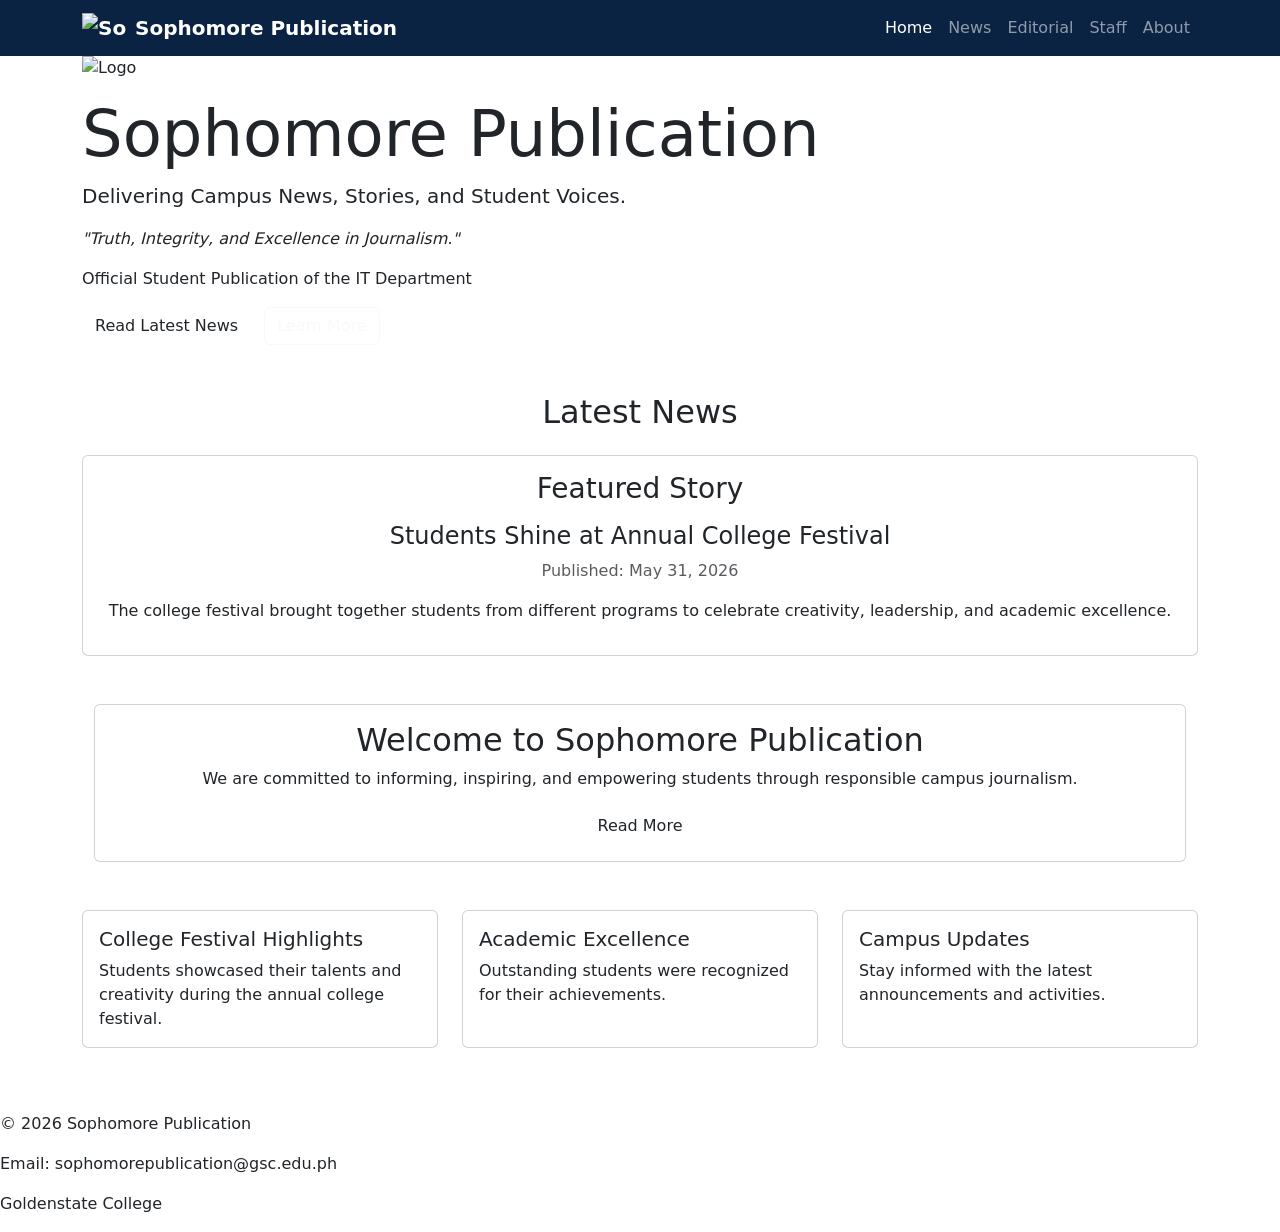
==== index.html @ 5a070b20 "Update index.html" ====
<!DOCTYPE html>
<html lang="en">
<head>
  <meta charset="UTF-8">
  <meta name="viewport" content="width=device-width, initial-scale=1.0">

  <title>Sophomore Publication</title>

  <!-- Bootstrap -->
  <link href="https://cdn.jsdelivr.net/npm/bootstrap@5.3.3/dist/css/bootstrap.min.css" rel="stylesheet">
  <link rel="stylesheet" href="style.css">
  
</head>

<body>

  <nav class="navbar navbar-expand-lg navbar-dark" style="background-color:#0a2342;">

    <div class="container">

        <a class="navbar-brand fw-bold d-flex align-items-center" href="index.html">

<img src="image.logo/IMG_20251105_195706.png"
     alt="Sophomore Publication Logo"
     width="45"
     class="me-2">

Sophomore Publication

</a>

        <button class="navbar-toggler" type="button"
            data-bs-toggle="collapse"
            data-bs-target="#navbarNav">

            <span class="navbar-toggler-icon"></span>

        </button>

        <div class="collapse navbar-collapse" id="navbarNav">

            <ul class="navbar-nav ms-auto">

                <li class="nav-item">
                    <a class="nav-link active" href="index.html">Home</a>
                </li>

                <li class="nav-item">
                    <a class="nav-link" href="news.html">News</a>
                </li>

                <li class="nav-item">
                    <a class="nav-link" href="editorial.html">Editorial</a>
                </li>

                <li class="nav-item">
                    <a class="nav-link" href="staff.html">Staff</a>
                </li>

                <li class="nav-item">
                    <a class="nav-link" href="about.html">About</a>
                </li>

            </ul>

        </div>

    </div>

</nav>

  <section class="hero">

  <div class="container">

<img src="image.logo/IMG_20251105_195706.png"
     alt="Logo"
     class="hero-logo mb-3">

    <h1 class="display-3">
      Sophomore Publication
    </h1>

    <p class="lead">
      Delivering Campus News, Stories, and Student Voices.
    </p>
    
    <p class="fst-italic">
"Truth, Integrity, and Excellence in Journalism."
</p>

<p class="mt-3">
Official Student Publication of the IT Department
</p>

    <a href="news.html" class="btn btn-gold">
Read Latest News
</a>

<a href="about.html" class="btn btn-outline-light ms-2">
Learn More
</a>

  </div>

</section>

<section class="container my-5">

<h2 class="text-center mb-4">
  Latest News
</h2>
    
    <div class="card mb-4">
    <div class="card-body text-center">

        <h3>Featured Story</h3>

        <h4 class="mt-3">
            Students Shine at Annual College Festival
        </h4>

<p class="text-muted">
Published: May 31, 2026
</p>

        <p>
            The college festival brought together students from different programs to celebrate creativity, leadership, and academic excellence.
        </p>

    </div>
</div>

<section class="container my-5">

    <div class="card">

        <div class="card-body text-center">

            <h2>Welcome to Sophomore Publication</h2>

            <p>
                We are committed to informing, inspiring, and empowering students through responsible campus journalism.
            </p>
            
            <a href="news.html" class="btn btn-gold">
Read More
</a>

        </div>

    </div>

</section>

    <div class="row">

        <div class="col-md-4 mb-3">
            <div class="card h-100">

                <div class="card-body">

                    <h5 class="card-title">
                        College Festival Highlights
                    </h5>

                    <p class="card-text">
                        Students showcased their talents and creativity during the annual college festival.
                    </p>

                </div>

            </div>
        </div>

        <div class="col-md-4 mb-3">
            <div class="card h-100">

                <div class="card-body">

                    <h5 class="card-title">
                        Academic Excellence
                    </h5>

                    <p class="card-text">
                        Outstanding students were recognized for their achievements.
                    </p>

                </div>

            </div>
        </div>

        <div class="col-md-4 mb-3">
            <div class="card h-100">

                <div class="card-body">

                    <h5 class="card-title">
                        Campus Updates
                    </h5>

                    <p class="card-text">
                        Stay informed with the latest announcements and activities.
                    </p>

                </div>

            </div>
        </div>

    </div>

</section>

<footer>
  <p>© 2026 Sophomore Publication</p>
  <p>Email: sophomorepublication@gsc.edu.ph</p>
  <p>Goldenstate College</p>
</footer>

<script src="https://cdn.jsdelivr.net/npm/bootstrap@5.3.3/dist/js/bootstrap.bundle.min.js"></script>

</body>
</html>
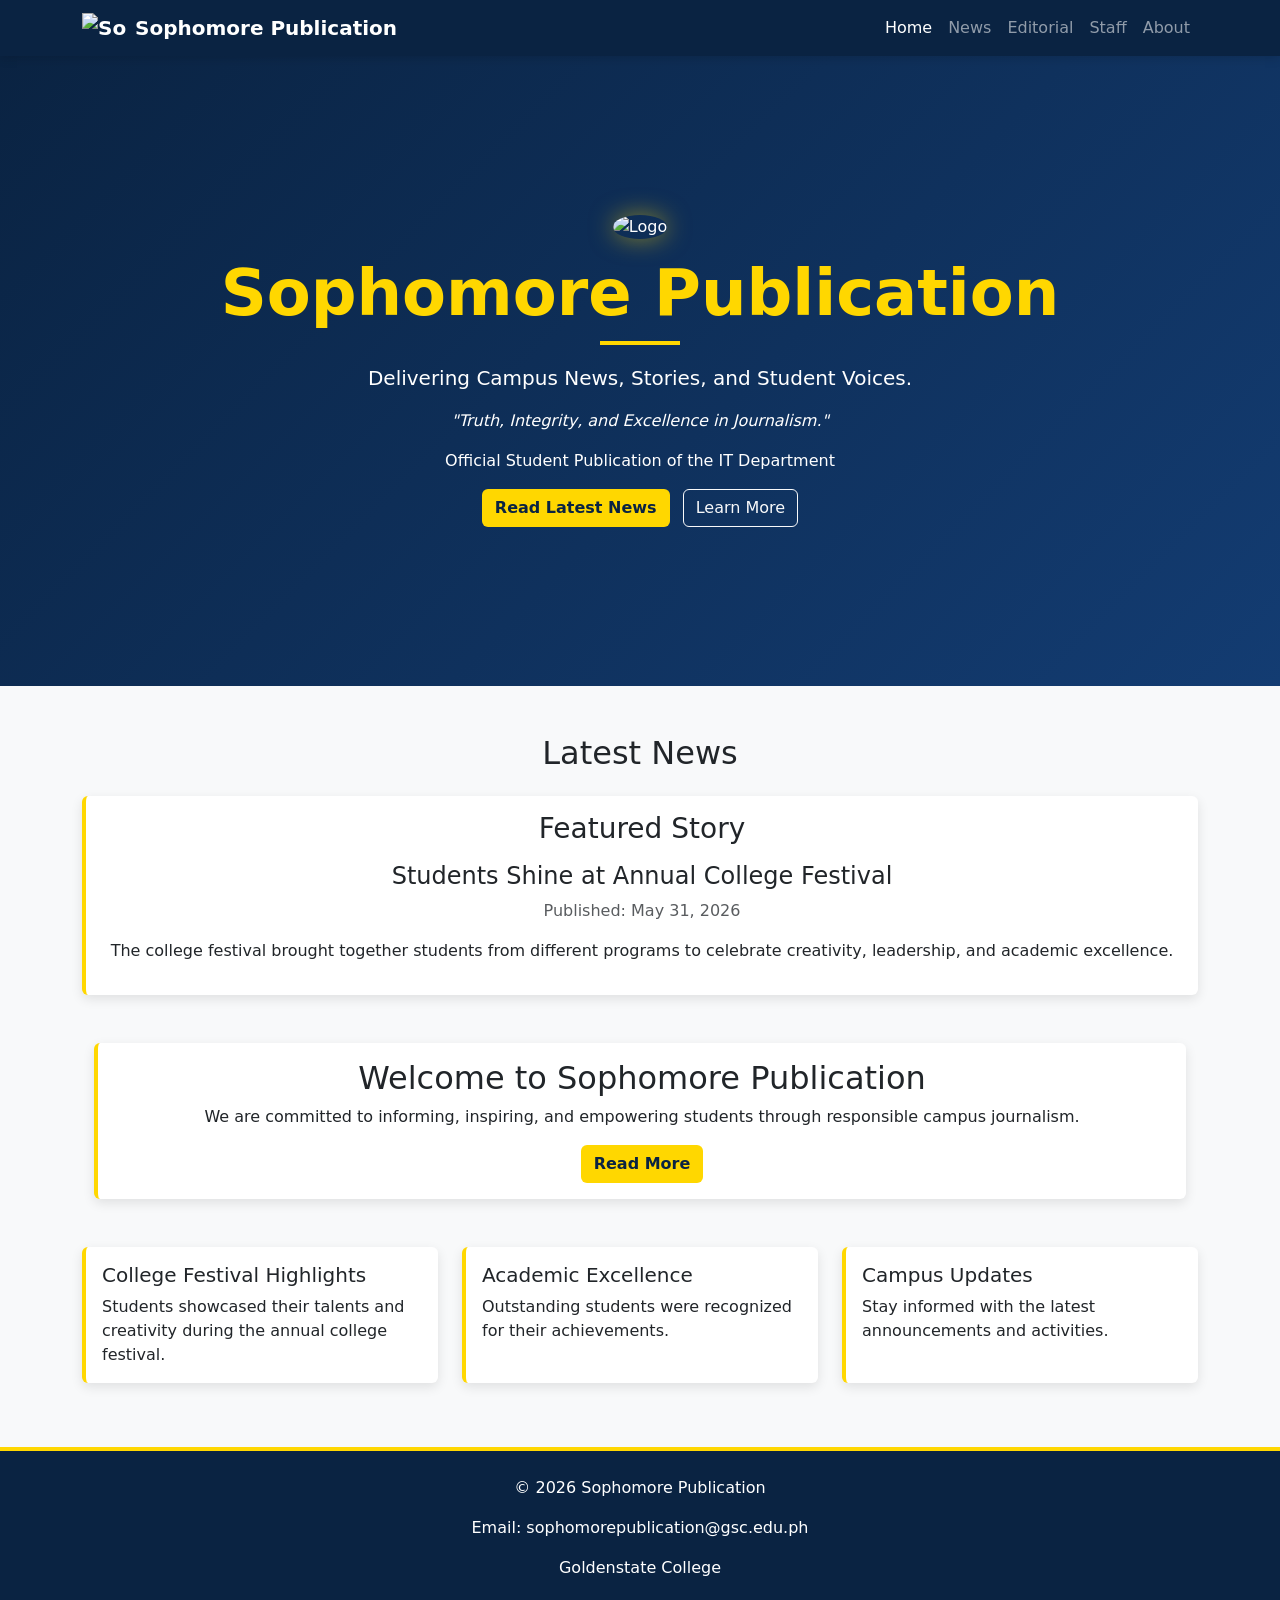
==== commit 0140b7b6: "Update index.html" ====
--- a/index.html
+++ b/index.html
@@ -20,7 +20,7 @@
 
         <a class="navbar-brand fw-bold d-flex align-items-center" href="index.html">
 
-<img src="image.logo/IMG_20251105_195706.png"
+<img src=IMG_20251105_195706.png"
      alt="Sophomore Publication Logo"
      width="45"
      class="me-2">
@@ -73,7 +73,7 @@
 
   <div class="container">
 
-<img src="image.logo/IMG_20251105_195706.png"
+<img src=IMG_20251105_195706.png"
      alt="Logo"
      class="hero-logo mb-3">
 
--- a/style.css
+++ b/style.css
@@ -0,0 +1,150 @@
+body{
+    background-color: #f8f9fa;
+}
+
+.hero{
+    background:linear-gradient(
+        135deg,
+        #0a2342,
+        #133c72
+    );
+
+    color:white;
+    padding:120px 20px;
+    text-align:center;
+}
+
+.hero h1{
+    color: #FFD700;
+    font-weight: bold;
+}
+
+.btn-gold{
+    background-color: #FFD700;
+    color: #0a2342;
+    font-weight: bold;
+    transition:0.3s;
+}
+
+.btn-gold:hover{
+    background-color: #e6c200;
+}
+
+footer{
+    background:#0a2342;
+    color:white;
+    padding:25px;
+    text-align:center;
+    border-top:4px solid #FFD700;
+}
+
+.card{
+    border:none;
+    box-shadow:0 4px 12px rgba(0,0,0,0.1);
+    transition:0.3s;
+}
+
+.card:hover{
+    transform:translateY(-8px);
+    box-shadow:0 10px 20px rgba(0,0,0,.5);
+}
+
+.card{
+    border-left:4px solid #FFD700;
+}
+
+h1{
+    position:relative;
+    padding-bottom:10px;
+}
+
+h1::after{
+    content:"";
+    display:block;
+    width:80px;
+    height:4px;
+    background:#FFD700;
+    margin:10px auto 0;
+}
+
+.nav-link:hover{
+    color:#FFD700 !important;
+    font-weight :bold;
+}
+
+.hero-logo{
+    width:180px;
+    height:auto;
+    object-fit:cover;
+    border-radius:50%;
+    box-shadow:0 0 25px rgba(255,215,0,0.5);
+}
+
+.hero-logo{
+    transition:0.3s;
+}
+
+.hero-logo:hover{
+    transform:scale(1.05);
+}
+
+.btn-gold:hover{
+    transform:scale(1.05);
+}
+
+.navbar{
+    box-shadow:0 2px 10px rgba(0,0,0,0.15);
+}
+
+.hero{
+    min-height:70vh;
+    display:flex;
+    align-items:center;
+}
+
+body {
+    opacity: 1;
+    transition: opacity 0.35s ease;
+}
+
+body.page-fade-out {
+    opacity: 0;
+}
+
+.btn {
+    transition: transform 0.2s ease, box-shadow 0.2s ease;
+}
+
+.btn:hover {
+    transform: translateY(-2px);
+    box-shadow: 0 8px 20px rgba(0,0,0,0.15);
+}
+
+.staff-hero {
+    height: 70vh;
+
+    background-image: url("image.logo/IMG_20260224_191901.png");
+    background-size: cover;
+    background-position: center;
+    background-repeat: no-repeat;
+
+    position: relative;
+
+    display: flex;
+    justify-content: center;
+    align-items: center;
+
+    text-align: center;
+}
+
+.staff-hero::before {
+    content: "";
+    position: absolute;
+    inset: 0;
+    background: rgba(0,0,0,0.5);
+}
+
+.staff-hero .container {
+    position: relative;
+    z-index: 1;
+}
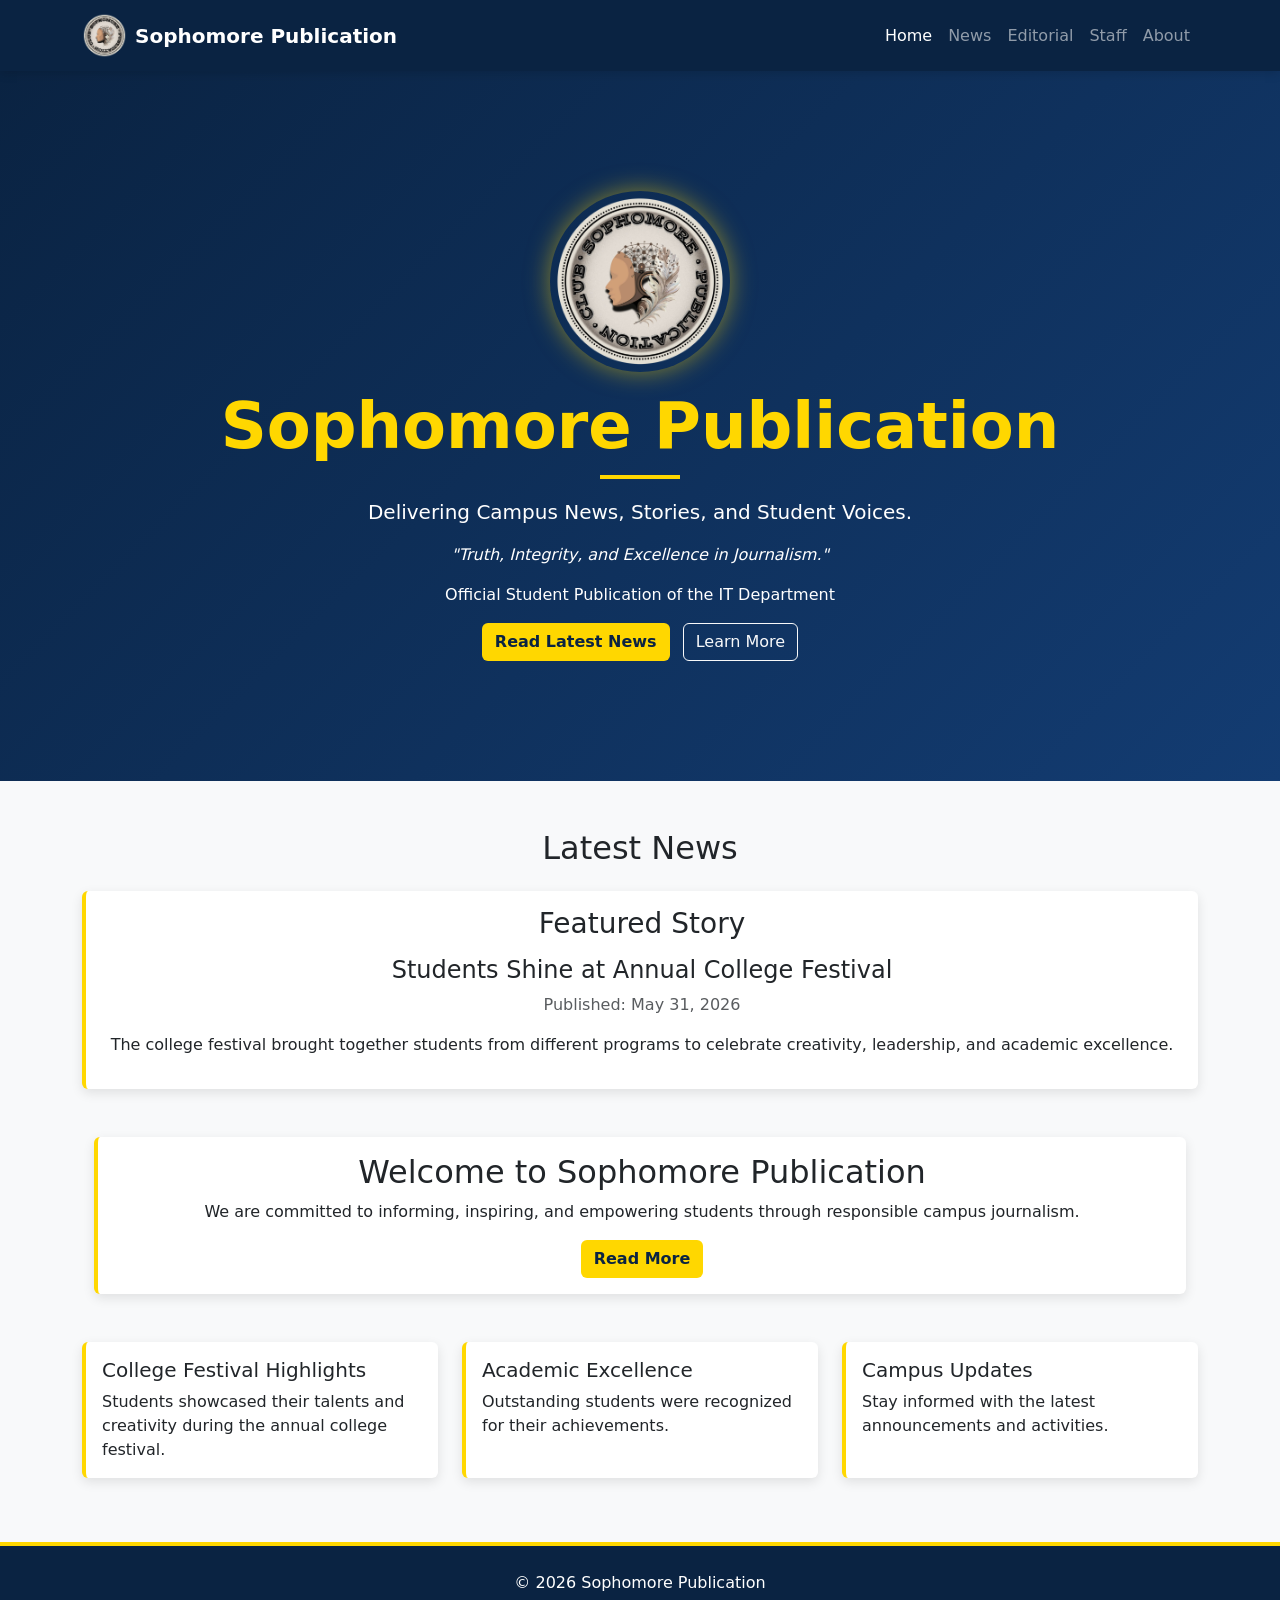
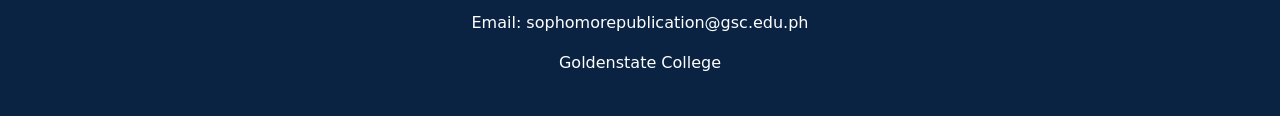
==== commit 74c40abd: "Update index.html" ====
--- a/index.html
+++ b/index.html
@@ -20,7 +20,7 @@
 
         <a class="navbar-brand fw-bold d-flex align-items-center" href="index.html">
 
-<img src=IMG_20251105_195706.png"
+<img src="IMG_20251105_195706.png"
      alt="Sophomore Publication Logo"
      width="45"
      class="me-2">
@@ -73,7 +73,7 @@
 
   <div class="container">
 
-<img src=IMG_20251105_195706.png"
+<img src="IMG_20251105_195706.png"
      alt="Logo"
      class="hero-logo mb-3">
 
--- a/style.css
+++ b/style.css
@@ -123,7 +123,7 @@
 .staff-hero {
     height: 70vh;
 
-    background-image: url("image.logo/IMG_20260224_191901.png");
+    background-image: url("IMG_20260224_191901.png");
     background-size: cover;
     background-position: center;
     background-repeat: no-repeat;
